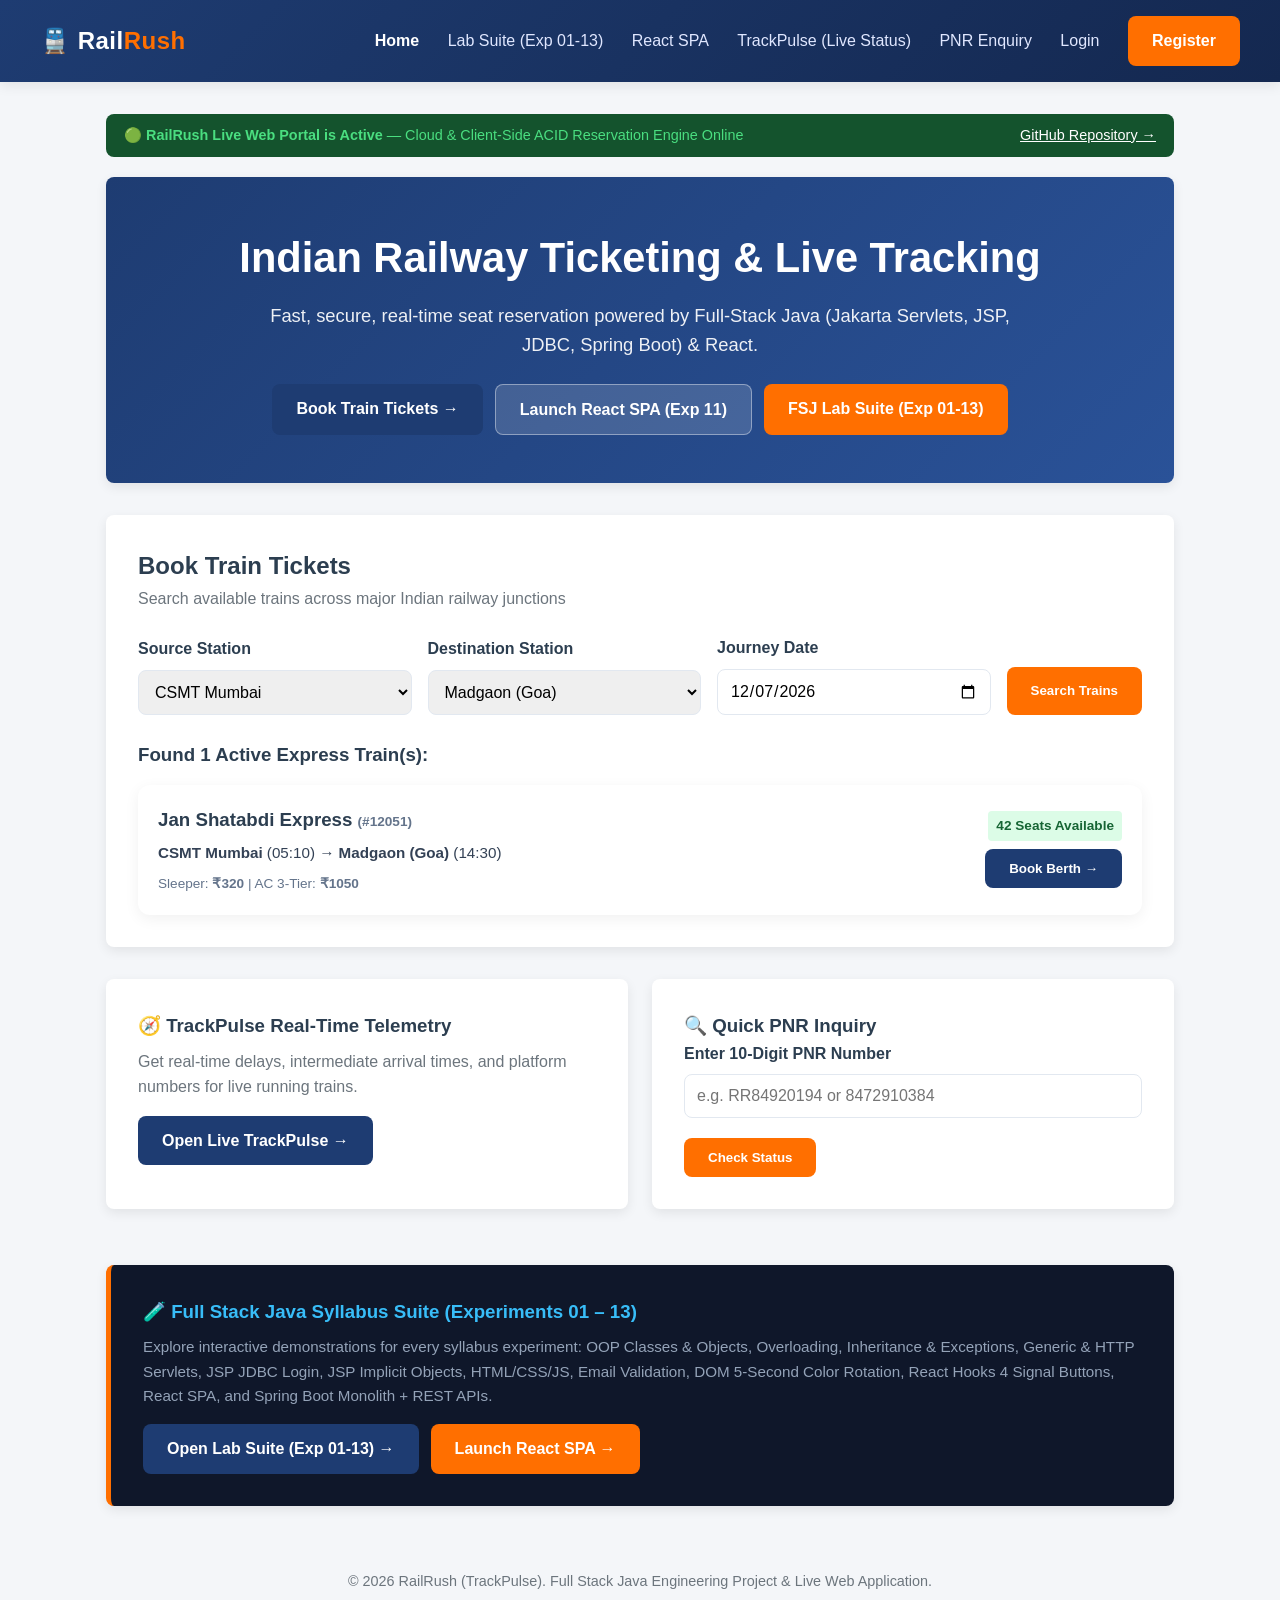
==== index.html @ 7350ef2a "Deploy live web portal: static client distribution, interactive lab suite, React SPA, and GitHub Pag" ====
<!DOCTYPE html>
<html lang="en">
<head>
    <meta charset="UTF-8">
    <meta name="viewport" content="width=device-width, initial-scale=1.0">
    <title>RailRush - Next-Gen Railway Booking &amp; TrackPulse</title>
    <link rel="stylesheet" href="css/style.css">
    <script src="js/validation.js"></script>
    <style>
        .train-result-card {
            background: #ffffff;
            border-radius: 12px;
            padding: 20px;
            margin-top: 15px;
            border-left: 5px solid var(--primary-color);
            box-shadow: 0 4px 15px rgba(0,0,0,0.06);
            display: flex;
            justify-content: space-between;
            align-items: center;
            flex-wrap: wrap;
            gap: 15px;
        }
        .modal-overlay {
            display: none;
            position: fixed;
            top: 0; left: 0; right: 0; bottom: 0;
            background: rgba(15, 23, 42, 0.75);
            backdrop-filter: blur(4px);
            z-index: 1000;
            align-items: center;
            justify-content: center;
            padding: 20px;
        }
        .modal-box {
            background: #ffffff;
            border-radius: 16px;
            padding: 30px;
            max-width: 520px;
            width: 100%;
            box-shadow: 0 20px 40px rgba(0,0,0,0.3);
            border-top: 5px solid var(--secondary-color);
        }
        .ticket-modal-box {
            background: #0f172a;
            color: #ffffff;
            border-radius: 16px;
            padding: 30px;
            max-width: 600px;
            width: 100%;
            box-shadow: 0 20px 40px rgba(0,0,0,0.5);
            border: 1px solid #38bdf8;
        }
    </style>
</head>
<body>
    <header>
        <div class="nav-container">
            <a href="index.html" class="logo">🚆 Rail<span>Rush</span></a>
            <nav>
                <a href="index.html" style="color: var(--secondary-color); font-weight: bold;">Home</a>
                <a href="experiments.html">Lab Suite (Exp 01-13)</a>
                <a href="spa.html">React SPA</a>
                <a href="track_pulse.html">TrackPulse (Live Status)</a>
                <a href="#pnrSection">PNR Enquiry</a>
                <a href="login.html">Login</a>
                <a href="login.html?tab=register" class="btn btn-sm">Register</a>
            </nav>
        </div>
    </header>

    <div class="container">
        <!-- Live Status Bar -->
        <div style="background: #14532d; color: #4ade80; padding: 10px 18px; border-radius: 8px; margin-bottom: 20px; display: flex; justify-content: space-between; align-items: center; flex-wrap: wrap; font-size: 0.9rem;">
            <span>🟢 <strong>RailRush Live Web Portal is Active</strong> &mdash; Cloud &amp; Client-Side ACID Reservation Engine Online</span>
            <span><a href="https://github.com/aaryachavan076-gif/Project-Title-RailRush-or-TrackPulse-" target="_blank" style="color: #ffffff; text-decoration: underline;">GitHub Repository &rarr;</a></span>
        </div>

        <div class="card" style="text-align: center; background: linear-gradient(135deg, #1e3c72 0%, #2a5298 100%); color: white; padding: 3rem 1.5rem;">
            <h1 style="font-size: 2.6rem; margin-bottom: 0.6rem;">Indian Railway Ticketing &amp; Live Tracking</h1>
            <p style="font-size: 1.15rem; opacity: 0.92; max-width: 750px; margin: 0 auto 1.5rem;">
                Fast, secure, real-time seat reservation powered by Full-Stack Java (Jakarta Servlets, JSP, JDBC, Spring Boot) &amp; React.
            </p>
            <div style="display: flex; gap: 12px; justify-content: center; flex-wrap: wrap;">
                <a href="#bookingSection" class="btn btn-secondary">Book Train Tickets &rarr;</a>
                <a href="spa.html" class="btn" style="background: rgba(255,255,255,0.15); border: 1px solid rgba(255,255,255,0.4); color: #fff;">Launch React SPA (Exp 11)</a>
                <a href="experiments.html" class="btn" style="background: #ff6f00; color: #fff;">FSJ Lab Suite (Exp 01-13)</a>
            </div>
        </div>

        <!-- Train Search & Booking Section -->
        <div class="card" id="bookingSection">
            <h2>Book Train Tickets</h2>
            <p style="color: var(--text-muted); margin-bottom: 1.5rem;">Search available trains across major Indian railway junctions</p>

            <form id="trainSearchForm" onsubmit="handleLiveSearch(event)">
                <div style="display: grid; grid-template-columns: 1fr 1fr 1fr auto; gap: 1rem; align-items: flex-end;">
                    <div class="form-group" style="margin-bottom: 0;">
                        <label for="source">Source Station</label>
                        <select id="source" name="source" class="form-control" required>
                            <option value="">Select Origin</option>
                            <option value="CSMT Mumbai" selected>CSMT Mumbai</option>
                            <option value="Dadar">Dadar</option>
                            <option value="Thane">Thane</option>
                            <option value="Pune Junction">Pune Junction</option>
                            <option value="Hazrat Nizamuddin">Hazrat Nizamuddin (Delhi)</option>
                            <option value="Madgaon (Goa)">Madgaon (Goa)</option>
                        </select>
                    </div>

                    <div class="form-group" style="margin-bottom: 0;">
                        <label for="destination">Destination Station</label>
                        <select id="destination" name="destination" class="form-control" required>
                            <option value="">Select Destination</option>
                            <option value="Madgaon (Goa)" selected>Madgaon (Goa)</option>
                            <option value="Hazrat Nizamuddin">Hazrat Nizamuddin (Delhi)</option>
                            <option value="Pune Junction">Pune Junction</option>
                            <option value="CSMT Mumbai">CSMT Mumbai</option>
                        </select>
                    </div>

                    <div class="form-group" style="margin-bottom: 0;">
                        <label for="date">Journey Date</label>
                        <input type="date" id="date" name="date" class="form-control" required>
                    </div>

                    <div>
                        <button type="submit" class="btn" style="height: 48px;">Search Trains</button>
                    </div>
                </div>
            </form>

            <!-- Search Results Display Area -->
            <div id="searchResultsArea" style="margin-top: 25px;"></div>
        </div>

        <!-- Live Telemetry & PNR Inquiry Grid -->
        <div style="display: grid; grid-template-columns: 1fr 1fr; gap: 1.5rem;" id="pnrSection">
            <div class="card">
                <h3>🧭 TrackPulse Real-Time Telemetry</h3>
                <p style="margin: 0.5rem 0 1rem; color: var(--text-muted);">
                    Get real-time delays, intermediate arrival times, and platform numbers for live running trains.
                </p>
                <a href="track_pulse.html" class="btn btn-secondary">Open Live TrackPulse &rarr;</a>
            </div>

            <div class="card">
                <h3>🔍 Quick PNR Inquiry</h3>
                <form onsubmit="handlePNRCheck(event)">
                    <div class="form-group">
                        <label for="pnrInput">Enter 10-Digit PNR Number</label>
                        <input type="text" id="pnrInput" class="form-control" placeholder="e.g. RR84920194 or 8472910384" maxlength="10" required>
                    </div>
                    <button type="submit" class="btn">Check Status</button>
                </form>
            </div>
        </div>

        <!-- Full Stack Java Syllabus Suite Feature Card -->
        <div class="card" style="margin-top: 1.5rem; background: #0f172a; color: white; border-left: 5px solid #ff6f00;">
            <div style="display: flex; justify-content: space-between; align-items: center; flex-wrap: wrap; gap: 1rem;">
                <div>
                    <h3 style="color: #38bdf8; margin: 0 0 0.5rem;">🧪 Full Stack Java Syllabus Suite (Experiments 01 &ndash; 13)</h3>
                    <p style="color: #94a3b8; margin: 0; font-size: 0.95rem;">
                        Explore interactive demonstrations for every syllabus experiment: OOP Classes &amp; Objects, Overloading, Inheritance &amp; Exceptions, Generic &amp; HTTP Servlets, JSP JDBC Login, JSP Implicit Objects, HTML/CSS/JS, Email Validation, DOM 5-Second Color Rotation, React Hooks 4 Signal Buttons, React SPA, and Spring Boot Monolith + REST APIs.
                    </p>
                </div>
                <div style="display: flex; gap: 0.75rem;">
                    <a href="experiments.html" class="btn btn-secondary">Open Lab Suite (Exp 01-13) &rarr;</a>
                    <a href="spa.html" class="btn">Launch React SPA &rarr;</a>
                </div>
            </div>
        </div>
    </div>

    <!-- Booking Modal -->
    <div id="bookingModal" class="modal-overlay">
        <div class="modal-box">
            <h3 id="modalTrainTitle" style="color: var(--primary-color); margin-top: 0;">Reserve Berth</h3>
            <p id="modalTrainSub" style="color: var(--text-muted); font-size: 0.9rem; margin-bottom: 1.2rem;"></p>

            <form id="passengerBookingForm" onsubmit="handleConfirmBooking(event)">
                <div class="form-group">
                    <label for="passengerName">Passenger Full Name</label>
                    <input type="text" id="passengerName" class="form-control" placeholder="e.g. Aarya Chavan" required>
                </div>
                <div style="display: grid; grid-template-columns: 1fr 1fr; gap: 12px;">
                    <div class="form-group">
                        <label for="passengerAge">Passenger Age</label>
                        <input type="number" id="passengerAge" class="form-control" min="1" max="120" placeholder="e.g. 21" required>
                    </div>
                    <div class="form-group">
                        <label for="passengerGender">Gender</label>
                        <select id="passengerGender" class="form-control">
                            <option value="FEMALE">Female</option>
                            <option value="MALE">Male</option>
                            <option value="OTHER">Other</option>
                        </select>
                    </div>
                </div>
                <div class="form-group">
                    <label for="travelClass">Class of Travel</label>
                    <select id="travelClass" class="form-control" onchange="updateFareDisplay()">
                        <option value="SLEEPER">Sleeper (SL)</option>
                        <option value="AC_3_TIER">AC 3-Tier (3A)</option>
                    </select>
                </div>
                <div style="background: #f1f5f9; padding: 12px; border-radius: 8px; margin-bottom: 20px; font-weight: bold; color: var(--primary-color);">
                    Calculated Fare: <span id="fareDisplay">&#8377;320.00</span>
                </div>
                <div style="display: flex; gap: 10px;">
                    <button type="submit" class="btn" style="flex: 1;">Confirm &amp; Issue PNR</button>
                    <button type="button" class="btn" style="background: #64748b;" onclick="closeBookingModal()">Cancel</button>
                </div>
            </form>
        </div>
    </div>

    <!-- Ticket Confirmation Modal -->
    <div id="ticketModal" class="modal-overlay">
        <div class="ticket-modal-box">
            <div style="display: flex; justify-content: space-between; align-items: center; border-bottom: 1px solid #334155; padding-bottom: 12px; margin-bottom: 16px;">
                <h2 style="margin: 0; color: #38bdf8;">🚆 E-Ticket &amp; PNR Confirmation</h2>
                <span style="background: #14532d; color: #4ade80; padding: 4px 10px; border-radius: 4px; font-weight: bold; font-size: 0.85rem;">CONFIRMED</span>
            </div>
            <div id="ticketDetailsBody"></div>
            <div style="margin-top: 24px; display: flex; gap: 12px;">
                <button class="btn" style="background: #22c55e;" onclick="window.print()">🖨️ Print Ticket</button>
                <button class="btn" style="background: #64748b;" onclick="closeTicketModal()">Close</button>
            </div>
        </div>
    </div>

    <footer>
        <p>&copy; 2026 RailRush (TrackPulse). Full Stack Java Engineering Project &amp; Live Web Application.</p>
    </footer>

    <!-- Interactive Live Engine Script -->
    <script>
        // Set default date to tomorrow
        const tomorrow = new Date();
        tomorrow.setDate(tomorrow.getDate() + 1);
        document.getElementById('date').value = tomorrow.toISOString().split('T')[0];

        // Master Train Catalog
        let fleetData = [
            { number: "12051", name: "Jan Shatabdi Express", from: "CSMT Mumbai", to: "Madgaon (Goa)", dept: "05:10", arr: "14:30", fareSL: 320, fareAC: 1050, available: 42, total: 500 },
            { number: "22221", name: "Rajdhani Express", from: "CSMT Mumbai", to: "Hazrat Nizamuddin", dept: "16:00", arr: "09:55", fareSL: 650, fareAC: 2450, available: 18, total: 450 },
            { number: "12123", name: "Deccan Queen Express", from: "CSMT Mumbai", to: "Pune Junction", dept: "17:10", arr: "20:25", fareSL: 120, fareAC: 480, available: 124, total: 600 },
            { number: "11019", name: "Konark Express", from: "CSMT Mumbai", to: "Pune Junction", dept: "14:00", arr: "17:45", fareSL: 140, fareAC: 520, available: 85, total: 550 }
        ];

        let selectedActiveTrain = null;
        let storedBookings = {
            "RR84920194": {
                pnr: "RR84920194",
                passengerName: "Aarya Chavan",
                passengerAge: 21,
                passengerGender: "FEMALE",
                trainNumber: "12051",
                trainName: "Jan Shatabdi Express",
                from: "CSMT Mumbai",
                to: "Madgaon (Goa)",
                travelClass: "AC 3-Tier (3A)",
                fare: 1050,
                berth: "Coach B2 - Berth 31 (Lower)",
                journeyDate: "2026-10-25"
            }
        };

        function handleLiveSearch(e) {
            e.preventDefault();
            const src = document.getElementById('source').value;
            const dest = document.getElementById('destination').value;

            if (src.toLowerCase() === dest.toLowerCase()) {
                alert("Source and Destination stations cannot be identical!");
                return;
            }

            const results = fleetData.filter(t => 
                (src === "" || t.from.toLowerCase() === src.toLowerCase()) &&
                (dest === "" || t.to.toLowerCase() === dest.toLowerCase())
            );

            renderSearchResults(results);
        }

        function renderSearchResults(trains) {
            const container = document.getElementById('searchResultsArea');
            if (trains.length === 0) {
                container.innerHTML = `
                    <div style="background: #fff3cd; border: 1px solid #ffeeba; color: #856404; padding: 15px; border-radius: 8px;">
                        No direct trains found between selected stations. Try searching for <strong>CSMT Mumbai &rarr; Madgaon (Goa)</strong> or <strong>CSMT Mumbai &rarr; Pune Junction</strong>.
                    </div>
                `;
                return;
            }

            let html = `<h3>Found ${trains.length} Active Express Train(s):</h3>`;
            trains.forEach(t => {
                html += `
                    <div class="train-result-card">
                        <div>
                            <h3 style="margin: 0 0 6px; color: var(--primary-color);">${t.name} <span style="font-size: 0.85rem; color: #64748b;">(#${t.number})</span></h3>
                            <div style="font-size: 0.95rem; color: #334155; margin-bottom: 8px;">
                                <strong>${t.from}</strong> (${t.dept}) &rarr; <strong>${t.to}</strong> (${t.arr})
                            </div>
                            <div style="font-size: 0.85rem; color: #64748b;">
                                Sleeper: <strong>&#8377;${t.fareSL}</strong> | AC 3-Tier: <strong>&#8377;${t.fareAC}</strong>
                            </div>
                        </div>
                        <div style="text-align: right;">
                            <div style="margin-bottom: 8px;">
                                <span class="badge ${t.available > 10 ? 'badge-success' : 'badge-warning'}">
                                    ${t.available} Seats Available
                                </span>
                            </div>
                            <button class="btn btn-sm btn-secondary" onclick="openBookingModal('${t.number}')">Book Berth &rarr;</button>
                        </div>
                    </div>
                `;
            });
            container.innerHTML = html;
        }

        function openBookingModal(trainNumber) {
            selectedActiveTrain = fleetData.find(t => t.number === trainNumber);
            if (!selectedActiveTrain) return;

            document.getElementById('modalTrainTitle').textContent = `Book Berth: ${selectedActiveTrain.name}`;
            document.getElementById('modalTrainSub').textContent = `Train #${selectedActiveTrain.number} | ${selectedActiveTrain.from} to ${selectedActiveTrain.to}`;
            updateFareDisplay();
            document.getElementById('bookingModal').style.display = 'flex';
        }

        function closeBookingModal() {
            document.getElementById('bookingModal').style.display = 'none';
        }

        function updateFareDisplay() {
            if (!selectedActiveTrain) return;
            const cls = document.getElementById('travelClass').value;
            const fare = cls === 'SLEEPER' ? selectedActiveTrain.fareSL : selectedActiveTrain.fareAC;
            document.getElementById('fareDisplay').innerHTML = `&#8377;${fare}.00`;
        }

        function handleConfirmBooking(e) {
            e.preventDefault();
            const name = document.getElementById('passengerName').value.trim();
            const age = parseInt(document.getElementById('passengerAge').value, 10);
            const gender = document.getElementById('passengerGender').value;
            const travelClass = document.getElementById('travelClass').value;

            if (selectedActiveTrain.available <= 0) {
                alert("Error: Quota full! SeatUnavailableException triggered.");
                return;
            }

            // Decrement available seat count (ACID simulation)
            selectedActiveTrain.available--;

            const pnr = "RR" + Math.floor(10000000 + Math.random() * 90000000);
            const fare = travelClass === 'SLEEPER' ? selectedActiveTrain.fareSL : selectedActiveTrain.fareAC;
            const berth = (travelClass === 'SLEEPER' ? 'Coach S2 - Berth ' : 'Coach B1 - Berth ') + (Math.floor(Math.random() * 72) + 1);

            const booking = {
                pnr,
                passengerName: name,
                passengerAge: age,
                passengerGender: gender,
                trainNumber: selectedActiveTrain.number,
                trainName: selectedActiveTrain.name,
                from: selectedActiveTrain.from,
                to: selectedActiveTrain.to,
                travelClass: travelClass === 'SLEEPER' ? 'Sleeper (SL)' : 'AC 3-Tier (3A)',
                fare,
                berth,
                journeyDate: document.getElementById('date').value
            };

            storedBookings[pnr] = booking;
            closeBookingModal();
            displayTicketModal(booking);

            // Re-render search results to update remaining seat count
            handleLiveSearch(new Event('submit'));
        }

        function displayTicketModal(b) {
            const body = document.getElementById('ticketDetailsBody');
            body.innerHTML = `
                <div style="background: #1e293b; padding: 20px; border-radius: 12px; margin-bottom: 15px;">
                    <div style="display: flex; justify-content: space-between; font-size: 1.1rem; border-bottom: 1px solid #334155; padding-bottom: 10px; margin-bottom: 12px;">
                        <span>PNR: <strong style="color: #38bdf8;">${b.pnr}</strong></span>
                        <span style="color: #f59e0b;">Date: ${b.journeyDate}</span>
                    </div>
                    <p style="margin: 0 0 8px;"><strong>Passenger:</strong> ${b.passengerName} (${b.passengerAge} yrs, ${b.passengerGender})</p>
                    <p style="margin: 0 0 8px;"><strong>Train:</strong> ${b.trainName} (#${b.trainNumber})</p>
                    <p style="margin: 0 0 8px;"><strong>Route:</strong> ${b.from} &rarr; ${b.to}</p>
                    <p style="margin: 0 0 8px;"><strong>Class &amp; Berth:</strong> ${b.travelClass} | <span style="color: #4ade80; font-weight: bold;">${b.berth}</span></p>
                    <p style="margin: 0;"><strong>Total Fare:</strong> &#8377;${b.fare}.00 (PAID)</p>
                </div>
                <div style="font-size: 0.85rem; color: #94a3b8;">
                    ✓ E-Ticket confirmed under RailRush ACID transaction protocol. Please carry a valid Government ID card.
                </div>
            `;
            document.getElementById('ticketModal').style.display = 'flex';
        }

        function closeTicketModal() {
            document.getElementById('ticketModal').style.display = 'none';
        }

        function handlePNRCheck(e) {
            e.preventDefault();
            const pnr = document.getElementById('pnrInput').value.trim();
            if (storedBookings[pnr]) {
                displayTicketModal(storedBookings[pnr]);
            } else {
                alert("PNR " + pnr + " not found in local ledger. Try demo PNR: RR84920194 or book a new ticket above!");
            }
        }

        // Initialize default search on page load
        window.addEventListener('DOMContentLoaded', () => {
            handleLiveSearch(new Event('submit'));
        });
    </script>
</body>
</html>
---- css/style.css ----
:root {
    --primary: #1e3c72;
    --primary-dark: #142850;
    --accent: #ff6f00;
    --bg-light: #f4f6f9;
    --card-bg: #ffffff;
    --text-dark: #2c3e50;
    --text-muted: #6c757d;
    --border: #e2e8f0;
    --radius: 8px;
    --shadow: 0 4px 12px rgba(0, 0, 0, 0.08);
}

* {
    box-sizing: border-box;
    margin: 0;
    padding: 0;
    font-family: -apple-system, BlinkMacSystemFont, "Segoe UI", Roboto, "Helvetica Neue", Arial, sans-serif;
}

body {
    background-color: var(--bg-light);
    color: var(--text-dark);
    line-height: 1.6;
}

header {
    background: linear-gradient(135deg, var(--primary), var(--primary-dark));
    color: white;
    padding: 1rem 2rem;
    box-shadow: var(--shadow);
}

.nav-container {
    max-width: 1200px;
    margin: 0 auto;
    display: flex;
    justify-content: space-between;
    align-items: center;
}

.logo {
    font-size: 1.5rem;
    font-weight: 700;
    letter-spacing: 0.5px;
    text-decoration: none;
    color: white;
}

.logo span {
    color: var(--accent);
}

nav a {
    color: #e0e7ff;
    text-decoration: none;
    margin-left: 1.5rem;
    font-weight: 500;
    transition: color 0.2s;
}

nav a:hover {
    color: white;
}

.container {
    max-width: 1100px;
    margin: 2rem auto;
    padding: 0 1rem;
}

.card {
    background: var(--card-bg);
    border-radius: var(--radius);
    padding: 2rem;
    box-shadow: var(--shadow);
    margin-bottom: 2rem;
}

.btn {
    display: inline-block;
    background: var(--accent);
    color: white;
    padding: 0.75rem 1.5rem;
    border-radius: var(--radius);
    text-decoration: none;
    font-weight: 600;
    border: none;
    cursor: pointer;
    transition: background 0.2s;
}

.btn:hover {
    background: #e65100;
}

.btn-secondary {
    background: var(--primary);
}

.btn-secondary:hover {
    background: var(--primary-dark);
}

.form-group {
    margin-bottom: 1.25rem;
}

.form-group label {
    display: block;
    margin-bottom: 0.5rem;
    font-weight: 600;
    color: var(--text-dark);
}

.form-control {
    width: 100%;
    padding: 0.75rem;
    border: 1px solid var(--border);
    border-radius: var(--radius);
    font-size: 1rem;
}

.form-control:focus {
    outline: none;
    border-color: var(--primary);
    box-shadow: 0 0 0 3px rgba(30, 60, 114, 0.15);
}

.table {
    width: 100%;
    border-collapse: collapse;
    margin-top: 1rem;
}

.table th, .table td {
    padding: 0.75rem 1rem;
    border-bottom: 1px solid var(--border);
    text-align: left;
}

.table th {
    background-color: #f8fafc;
    font-weight: 600;
}

.badge {
    display: inline-block;
    padding: 0.25rem 0.5rem;
    border-radius: 4px;
    font-size: 0.85rem;
    font-weight: 600;
}

.badge-success { background: #dcfce7; color: #166534; }
.badge-warning { background: #fef3c7; color: #92400e; }
.badge-danger { background: #fee2e2; color: #991b1b; }

.alert {
    padding: 0.75rem 1rem;
    border-radius: var(--radius);
    margin-bottom: 1rem;
}

.alert-danger {
    background: #fee2e2;
    color: #991b1b;
    border: 1px solid #fca5a5;
}

.alert-success {
    background: #dcfce7;
    color: #166534;
    border: 1px solid #86efac;
}

footer {
    text-align: center;
    padding: 2rem 1rem;
    color: var(--text-muted);
    font-size: 0.9rem;
}
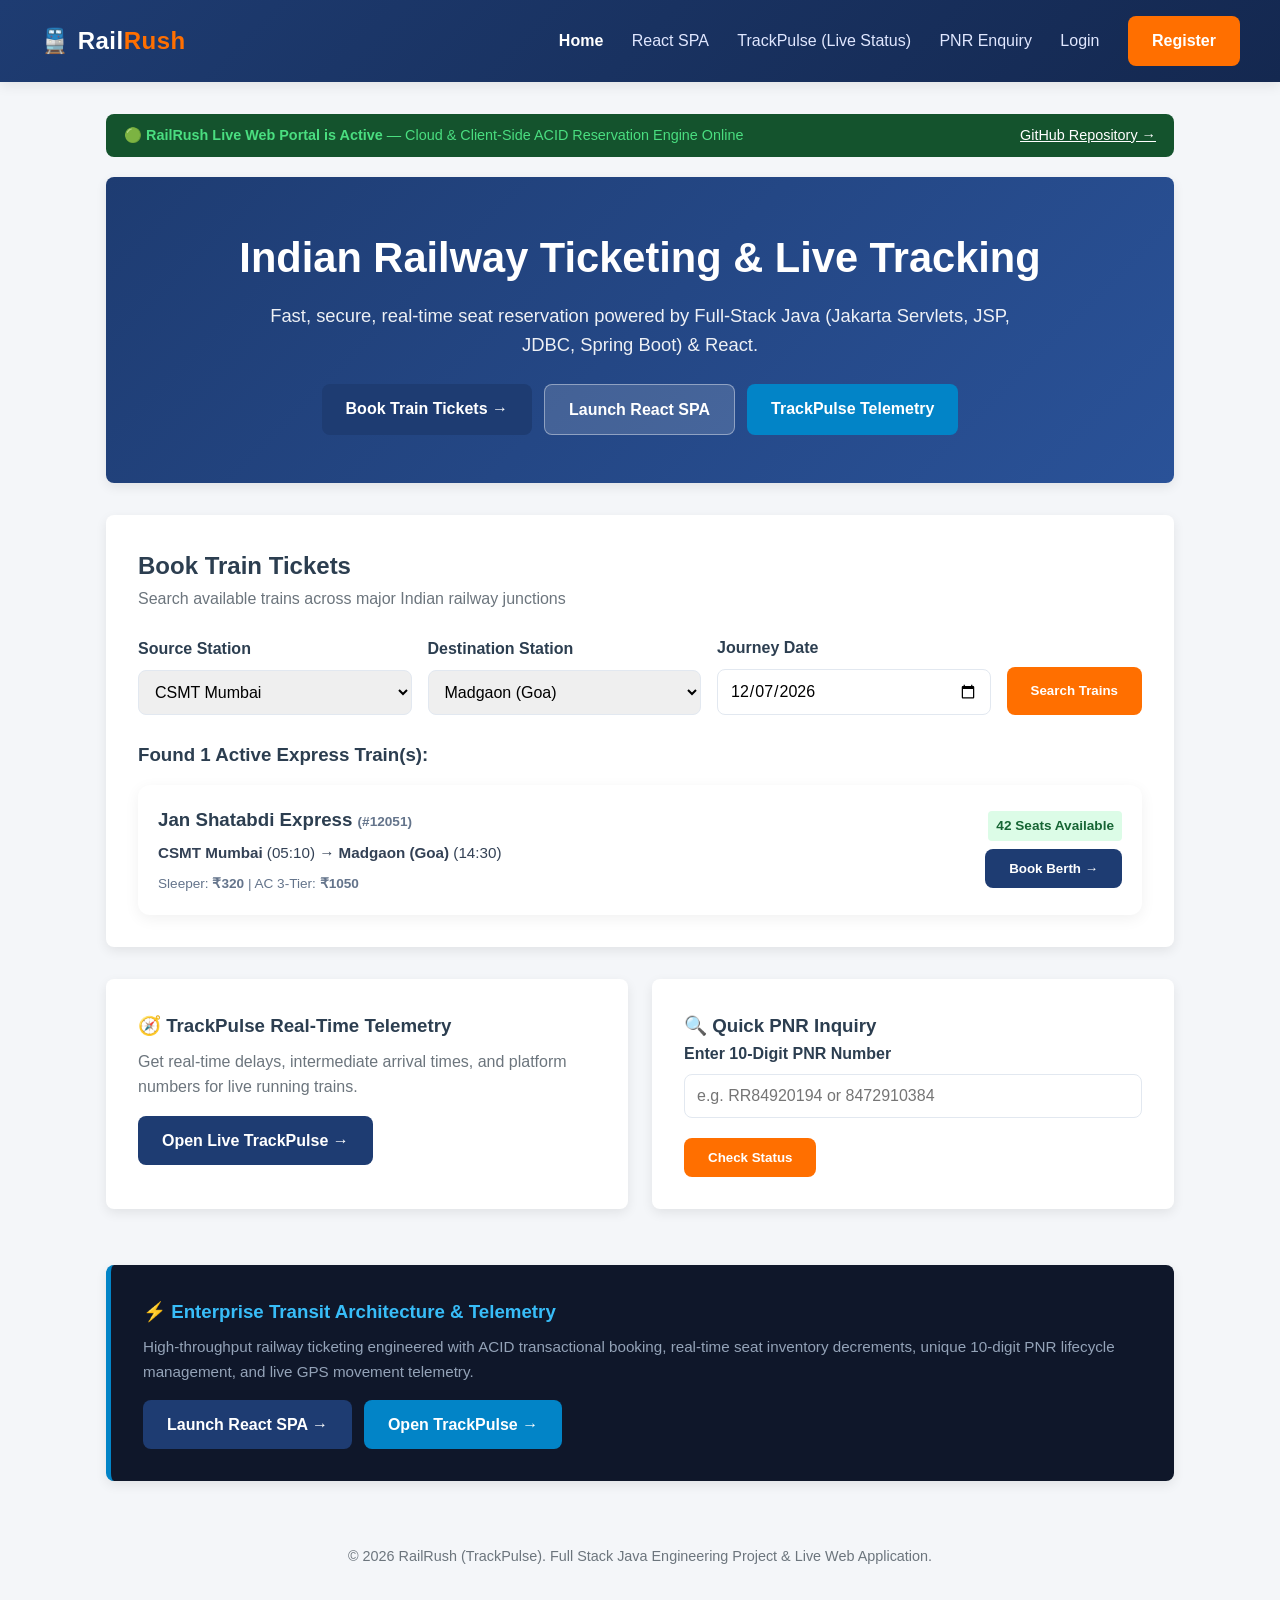
==== commit a7106d43: "Add full local‑train support (model, DAO, service, REST API, UI updates, DB migration)" ====
--- a/index.html
+++ b/index.html
@@ -58,7 +58,6 @@
             <a href="index.html" class="logo">🚆 Rail<span>Rush</span></a>
             <nav>
                 <a href="index.html" style="color: var(--secondary-color); font-weight: bold;">Home</a>
-                <a href="experiments.html">Lab Suite (Exp 01-13)</a>
                 <a href="spa.html">React SPA</a>
                 <a href="track_pulse.html">TrackPulse (Live Status)</a>
                 <a href="#pnrSection">PNR Enquiry</a>
@@ -82,8 +81,8 @@
             </p>
             <div style="display: flex; gap: 12px; justify-content: center; flex-wrap: wrap;">
                 <a href="#bookingSection" class="btn btn-secondary">Book Train Tickets &rarr;</a>
-                <a href="spa.html" class="btn" style="background: rgba(255,255,255,0.15); border: 1px solid rgba(255,255,255,0.4); color: #fff;">Launch React SPA (Exp 11)</a>
-                <a href="experiments.html" class="btn" style="background: #ff6f00; color: #fff;">FSJ Lab Suite (Exp 01-13)</a>
+                <a href="spa.html" class="btn" style="background: rgba(255,255,255,0.15); border: 1px solid rgba(255,255,255,0.4); color: #fff;">Launch React SPA</a>
+                <a href="track_pulse.html" class="btn" style="background: #0284c7; color: #fff;">TrackPulse Telemetry</a>
             </div>
         </div>
 
@@ -155,18 +154,18 @@
             </div>
         </div>
 
-        <!-- Full Stack Java Syllabus Suite Feature Card -->
-        <div class="card" style="margin-top: 1.5rem; background: #0f172a; color: white; border-left: 5px solid #ff6f00;">
+        <!-- Enterprise Architecture Feature Card -->
+        <div class="card" style="margin-top: 1.5rem; background: #0f172a; color: white; border-left: 5px solid #0284c7;">
             <div style="display: flex; justify-content: space-between; align-items: center; flex-wrap: wrap; gap: 1rem;">
                 <div>
-                    <h3 style="color: #38bdf8; margin: 0 0 0.5rem;">🧪 Full Stack Java Syllabus Suite (Experiments 01 &ndash; 13)</h3>
+                    <h3 style="color: #38bdf8; margin: 0 0 0.5rem;">⚡ Enterprise Transit Architecture &amp; Telemetry</h3>
                     <p style="color: #94a3b8; margin: 0; font-size: 0.95rem;">
-                        Explore interactive demonstrations for every syllabus experiment: OOP Classes &amp; Objects, Overloading, Inheritance &amp; Exceptions, Generic &amp; HTTP Servlets, JSP JDBC Login, JSP Implicit Objects, HTML/CSS/JS, Email Validation, DOM 5-Second Color Rotation, React Hooks 4 Signal Buttons, React SPA, and Spring Boot Monolith + REST APIs.
+                        High-throughput railway ticketing engineered with ACID transactional booking, real-time seat inventory decrements, unique 10-digit PNR lifecycle management, and live GPS movement telemetry.
                     </p>
                 </div>
                 <div style="display: flex; gap: 0.75rem;">
-                    <a href="experiments.html" class="btn btn-secondary">Open Lab Suite (Exp 01-13) &rarr;</a>
-                    <a href="spa.html" class="btn">Launch React SPA &rarr;</a>
+                    <a href="spa.html" class="btn btn-secondary">Launch React SPA &rarr;</a>
+                    <a href="track_pulse.html" class="btn" style="background: #0284c7; color: #fff;">Open TrackPulse &rarr;</a>
                 </div>
             </div>
         </div>
